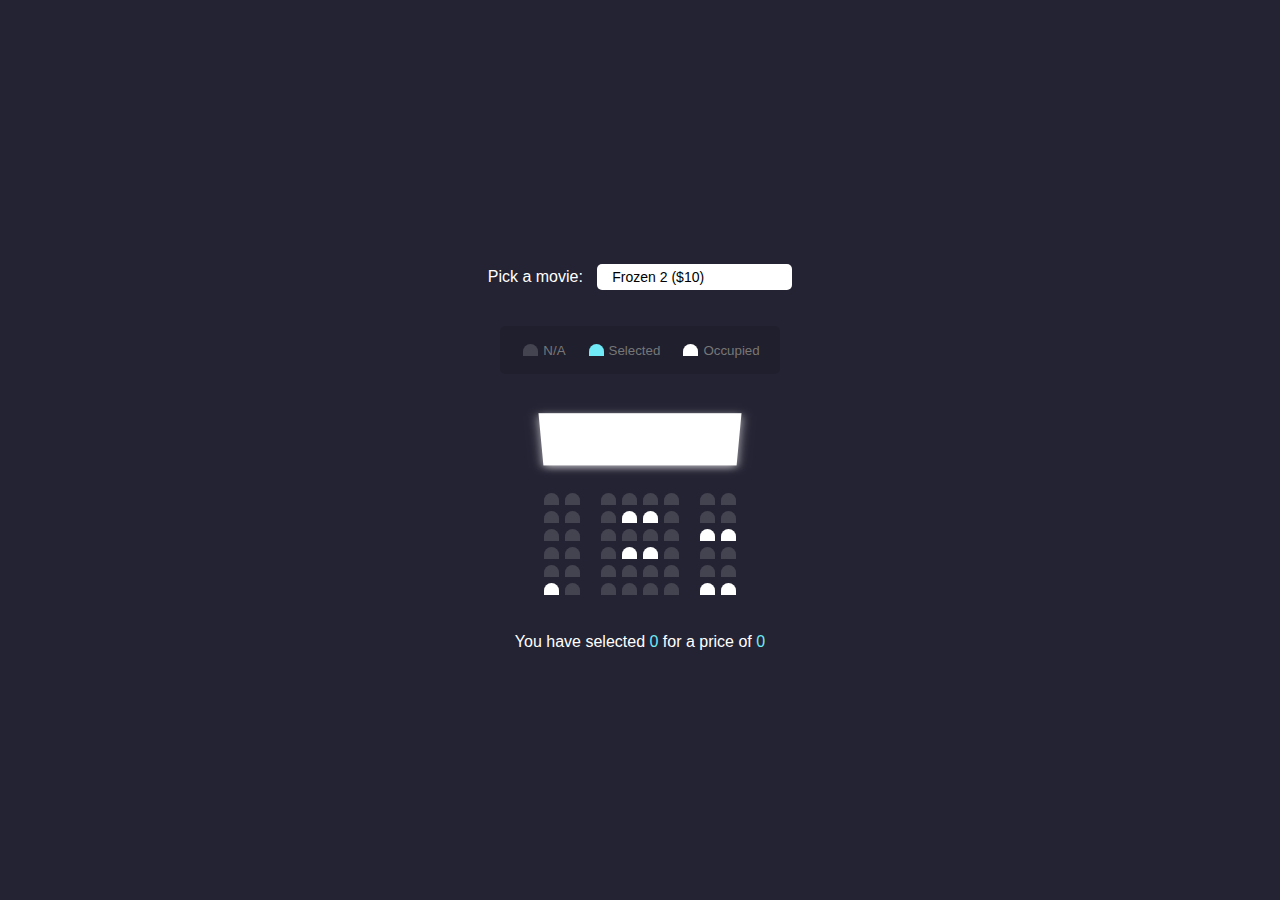
==== MovieSeatBooking/index.html @ 91c1932c "initial commit, added html and css files" ====
<!DOCTYPE html>
<html lang="en">
  <head>
    <meta charset="UTF-8" />
    <meta name="viewport" content="width=device-width, initial-scale=1.0" />
    <link rel="stylesheet" href="style.css" />
    <title>Movie Seat Booking</title>
  </head>
  <body>
    <div class="movie-container">
      <label>Pick a movie:</label>
      <select id="movie">
        <option value="10">Frozen 2 ($10)</option>
        <option value="12">Fast 9 ($12)</option>
        <option value="8">Hobbs and Shaw ($8)</option>
        <option value="9">Wonder Woman 1984 ($9)</option>
      </select>
    </div>

    <ul class="showcase">
      <li>
        <div class="seat"></div>
        <small>N/A</small>
      </li>
      <li>
        <div class="seat selected"></div>
        <small>Selected</small>
      </li>
      <li>
        <div class="seat occupied"></div>
        <small>Occupied</small>
      </li>
    </ul>

    <div class="container">
      <div class="screen"></div>

      <div class="row">
        <div class="seat"></div>
        <div class="seat"></div>
        <div class="seat"></div>
        <div class="seat"></div>
        <div class="seat"></div>
        <div class="seat"></div>
        <div class="seat"></div>
        <div class="seat"></div>
      </div>
      <div class="row">
        <div class="seat"></div>
        <div class="seat"></div>
        <div class="seat"></div>
        <div class="seat occupied"></div>
        <div class="seat occupied"></div>
        <div class="seat"></div>
        <div class="seat"></div>
        <div class="seat"></div>
      </div>
      <div class="row">
        <div class="seat"></div>
        <div class="seat"></div>
        <div class="seat"></div>
        <div class="seat"></div>
        <div class="seat"></div>
        <div class="seat"></div>
        <div class="seat occupied"></div>
        <div class="seat occupied"></div>
      </div>
      <div class="row">
        <div class="seat"></div>
        <div class="seat"></div>
        <div class="seat"></div>
        <div class="seat occupied"></div>
        <div class="seat occupied"></div>
        <div class="seat"></div>
        <div class="seat"></div>
        <div class="seat"></div>
      </div>
      <div class="row">
        <div class="seat"></div>
        <div class="seat"></div>
        <div class="seat"></div>
        <div class="seat"></div>
        <div class="seat"></div>
        <div class="seat"></div>
        <div class="seat"></div>
        <div class="seat"></div>
      </div>
      <div class="row">
        <div class="seat occupied"></div>
        <div class="seat"></div>
        <div class="seat"></div>
        <div class="seat"></div>
        <div class="seat"></div>
        <div class="seat"></div>
        <div class="seat occupied"></div>
        <div class="seat occupied"></div>
      </div>
    </div>

    <div class="text">
      <p class="text">
        You have selected <span id="count">0</span> for a price of
        <span id="total">0</span>
      </p>
    </div>
    <script src="index.js"></script>
  </body>
</html>
---- MovieSeatBooking/style.css ----
@import url("https://fonts.googleapis.com/css?family=Roboto+Mono&display=swap");

* {
  box-sizing: border-box;
}

body {
  background-color: #242333;
  color: #fff;
  display: flex;
  flex-direction: column;
  align-items: center;
  justify-content: center;
  height: 100vh;
  font-family: "Roboto-Mono", sans-serif;
  margin: 0;
}

.movie-container {
  margin: 20px 0;
}

.movie-container select {
  background-color: #fff;
  border: 0;
  border-radius: 5px;
  font-size: 14px;
  margin-left: 10px;
  padding: 5px 15px 5px 15px;
  -moz-appearance: none;
  -webkit-appearance: none;
  appearance: none;
}

.container {
  perspective: 1000px;
  margin-bottom: 30px;
}

.seat {
  background-color: #444451;
  height: 12px;
  width: 15px;
  margin: 3px;
  border-top-left-radius: 10px;
  border-top-right-radius: 10px;
}

.seat.selected {
  background-color: #6feaf6;
}

.seat.occupied {
  background-color: #fff;
}

.seat:nth-of-type(2) {
  margin-right: 18px;
}

.seat:nth-last-of-type(2) {
  margin-left: 18px;
}

.seat:not(.ocupied):hover {
  cursor: pointer;
  transform: scale(1.2);
}

.showcase .seat:not(.ocupied):hover {
  cursor: default;
  transform: scale(1);
}

.showcase {
  background: rgba(0, 0, 0, 0.1);
  padding: 5px 10px;
  border-radius: 5px;
  color: #777;
  list-style-type: none;
  display: flex;
  justify-content: space-between;
}

.showcase li {
  display: flex;
  align-items: center;
  justify-content: center;
  margin: 10px;
}

.showcase li small {
  margin-left: 2px;
}

.row {
  display: flex;
}

.screen {
  background-color: #fff;
  height: 70px;
  width: 100%;
  margin: 15px 0;
  transform: rotateX(-45deg);
  box-shadow: 0 3px 10px rgba(255, 255, 255, 0.7);
}

p.text {
  margin: 5px 0;
}

p.text span {
  color: #6feaf6;
}
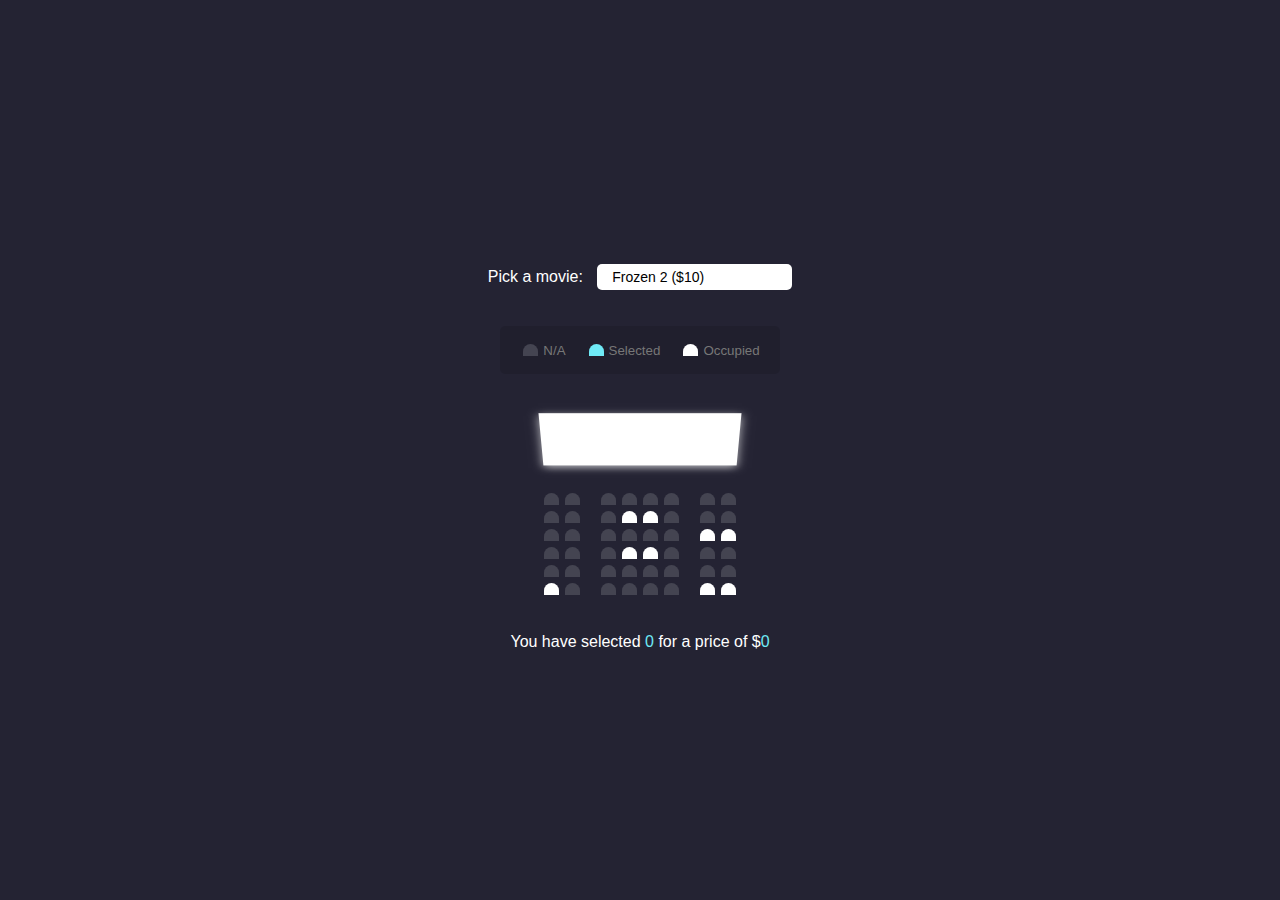
==== commit 889bfe28: "finish of project" ====
--- a/MovieSeatBooking/index.html
+++ b/MovieSeatBooking/index.html
@@ -99,8 +99,10 @@
 
     <div class="text">
       <p class="text">
-        You have selected <span id="count">0</span> for a price of
-        <span id="total">0</span>
+        You have selected <span id="count">0</span> for a price of $<span
+          id="total"
+          >0</span
+        >
       </p>
     </div>
     <script src="index.js"></script>
